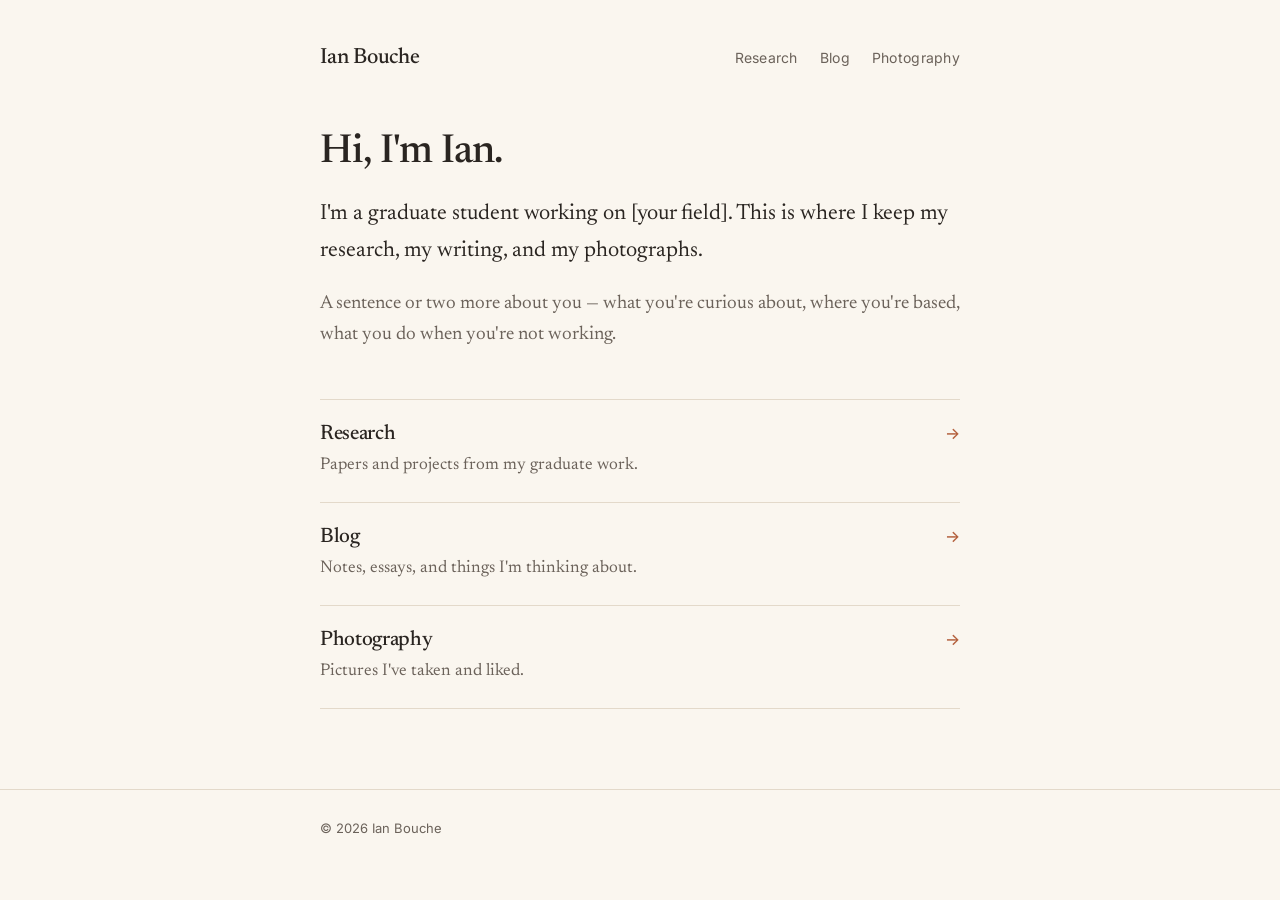
==== index.html @ 8a33b150 "Add files via upload" ====
<!doctype html>
<html lang="en">
<head>
  <meta charset="utf-8">
  <meta name="viewport" content="width=device-width, initial-scale=1">
  <title>Ian Bouche</title>
  <meta name="description" content="Ian Bouche — research, writing, and photography.">
  <link rel="preconnect" href="https://fonts.googleapis.com">
  <link rel="preconnect" href="https://fonts.gstatic.com" crossorigin>
  <link href="https://fonts.googleapis.com/css2?family=Inter:wght@400;500&family=Newsreader:ital,opsz,wght@0,6..72,400;0,6..72,500;1,6..72,400&display=swap" rel="stylesheet">
  <link rel="stylesheet" href="style.css">
</head>
<body>

<header class="site">
  <div class="wrap">
    <a class="name" href="index.html">Ian Bouche</a>
    <nav>
      <a href="research.html">Research</a>
      <a href="blog.html">Blog</a>
      <a href="photography.html">Photography</a>
    </nav>
  </div>
</header>

<main>
  <div class="wrap">
    <h1>Hi, I'm Ian.</h1>

    <!-- EDIT: replace these two paragraphs with your own introduction. -->
    <p class="lede">I'm a graduate student working on [your field]. This is where I keep my research, my writing, and my photographs.</p>
    <p class="muted">A sentence or two more about you — what you're curious about, where you're based, what you do when you're not working.</p>

    <div class="doors">
      <a class="door" href="research.html">
        <h3>Research <span>&rarr;</span></h3>
        <p>Papers and projects from my graduate work.</p>
      </a>
      <a class="door" href="blog.html">
        <h3>Blog <span>&rarr;</span></h3>
        <p>Notes, essays, and things I'm thinking about.</p>
      </a>
      <a class="door" href="photography.html">
        <h3>Photography <span>&rarr;</span></h3>
        <p>Pictures I've taken and liked.</p>
      </a>
    </div>
  </div>
</main>

<footer>
  <div class="wrap">&copy; 2026 Ian Bouche</div>
</footer>

</body>
</html>
---- style.css ----
/* ============================================================
   Ian Bouche — site styles
   Colors are defined once here; change them to restyle the site.
   ============================================================ */

:root {
  --paper: #faf6ef;       /* page background */
  --paper-deep: #f2ebdf;  /* cards, placeholders */
  --ink: #2a2521;         /* main text */
  --ink-soft: #6b625a;    /* secondary text */
  --line: #e3d9ca;        /* thin dividers */
  --accent: #b4603d;      /* links, small highlights */
  --serif: "Newsreader", Georgia, "Times New Roman", serif;
  --sans: "Inter", -apple-system, BlinkMacSystemFont, "Segoe UI", sans-serif;
  --width: 680px;
}

@media (prefers-color-scheme: dark) {
  :root {
    --paper: #1d1a17;
    --paper-deep: #26221e;
    --ink: #ece4d8;
    --ink-soft: #a89d90;
    --line: #36302a;
    --accent: #e08b65;
  }
}

* { box-sizing: border-box; }

html { -webkit-text-size-adjust: 100%; }

body {
  margin: 0;
  background: var(--paper);
  color: var(--ink);
  font-family: var(--serif);
  font-size: 19px;
  line-height: 1.65;
}

a { color: var(--accent); text-decoration-thickness: 1px; text-underline-offset: 3px; }
a:hover { text-decoration-thickness: 2px; }

.wrap { max-width: var(--width); margin: 0 auto; padding: 0 20px; }
.wrap.wide { max-width: 980px; }

/* ---------- Header & navigation ---------- */
header.site {
  padding: 40px 0 28px;
}
header.site .wrap {
  display: flex; flex-wrap: wrap; align-items: baseline;
  justify-content: space-between; gap: 12px 24px;
}
.name {
  font-size: 22px; font-weight: 500; color: var(--ink);
  text-decoration: none; letter-spacing: -0.01em;
}
nav { display: flex; gap: 22px; flex-wrap: wrap; }
nav a {
  font-family: var(--sans); font-size: 14px; letter-spacing: 0.02em;
  color: var(--ink-soft); text-decoration: none;
}
nav a:hover, nav a.here { color: var(--ink); }
nav a.here { border-bottom: 1px solid var(--accent); }

/* ---------- Main content ---------- */
main { padding: 24px 0 80px; }

h1, h2, h3 { font-weight: 500; line-height: 1.25; letter-spacing: -0.015em; }
h1 { font-size: 40px; margin: 0 0 18px; }
h2 { font-size: 26px; margin: 56px 0 14px; }
h3 { font-size: 21px; margin: 0 0 4px; }

.lede { font-size: 22px; color: var(--ink); margin: 0 0 12px; }
.muted { color: var(--ink-soft); }
.label {
  font-family: var(--sans); font-size: 12px; letter-spacing: 0.1em;
  text-transform: uppercase; color: var(--ink-soft);
}

/* Home page: three doors into the site */
.doors { display: grid; gap: 0; margin-top: 48px; border-top: 1px solid var(--line); }
.door {
  display: block; padding: 22px 0; border-bottom: 1px solid var(--line);
  text-decoration: none; color: var(--ink);
}
.door h3 { display: flex; justify-content: space-between; align-items: baseline; }
.door h3 span { color: var(--accent); font-family: var(--sans); font-size: 16px; transition: transform .2s; }
.door:hover h3 span { transform: translateX(4px); }
.door p { margin: 0; color: var(--ink-soft); font-size: 17px; }

/* Lists of papers, projects, and posts */
.entries { list-style: none; padding: 0; margin: 0; }
.entries li { padding: 18px 0; border-bottom: 1px solid var(--line); }
.entries li:first-child { border-top: 1px solid var(--line); }
.entries .meta { font-family: var(--sans); font-size: 13px; color: var(--ink-soft); margin: 2px 0 6px; }
.entries p { margin: 0; font-size: 17px; }
.entries h3 a { color: var(--ink); text-decoration: none; }
.entries h3 a:hover { color: var(--accent); }

/* A single blog post */
article .meta { font-family: var(--sans); font-size: 14px; color: var(--ink-soft); margin-bottom: 36px; }
article p { margin: 0 0 1.2em; }
article img { max-width: 100%; height: auto; border-radius: 4px; }
.back { font-family: var(--sans); font-size: 14px; text-decoration: none; }

/* Photography grid */
.photos {
  display: grid; gap: 14px;
  grid-template-columns: repeat(auto-fill, minmax(260px, 1fr));
  margin-top: 32px;
}
.photos figure { margin: 0; }
.photos img, .photos .placeholder {
  width: 100%; aspect-ratio: 4 / 3; object-fit: cover;
  display: block; border-radius: 4px; background: var(--paper-deep);
}
.photos .placeholder {
  display: flex; align-items: center; justify-content: center;
  font-family: var(--sans); font-size: 13px; color: var(--ink-soft);
}
.photos figcaption { font-family: var(--sans); font-size: 13px; color: var(--ink-soft); margin-top: 8px; }

/* ---------- Footer ---------- */
footer {
  border-top: 1px solid var(--line); padding: 28px 0 48px;
  font-family: var(--sans); font-size: 13px; color: var(--ink-soft);
}

@media (max-width: 560px) {
  body { font-size: 18px; }
  h1 { font-size: 32px; }
  .lede { font-size: 20px; }
  header.site { padding-top: 28px; }
}
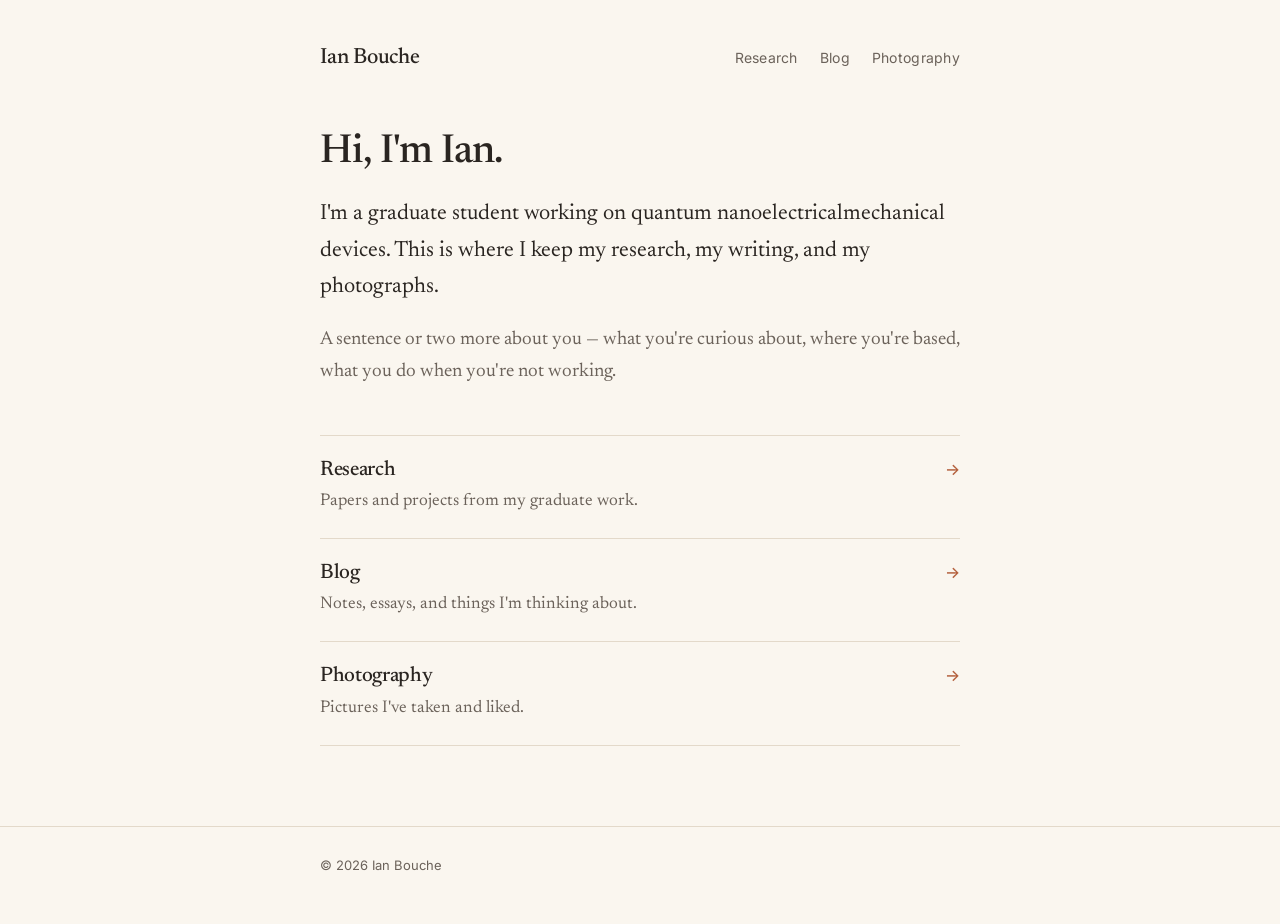
==== commit afce0ade: "Updated intro" ====
--- a/index.html
+++ b/index.html
@@ -28,7 +28,7 @@
     <h1>Hi, I'm Ian.</h1>
 
     <!-- EDIT: replace these two paragraphs with your own introduction. -->
-    <p class="lede">I'm a graduate student working on [your field]. This is where I keep my research, my writing, and my photographs.</p>
+    <p class="lede">I'm a graduate student working on quantum nanoelectricalmechanical devices. This is where I keep my research, my writing, and my photographs.</p>
     <p class="muted">A sentence or two more about you — what you're curious about, where you're based, what you do when you're not working.</p>
 
     <div class="doors">
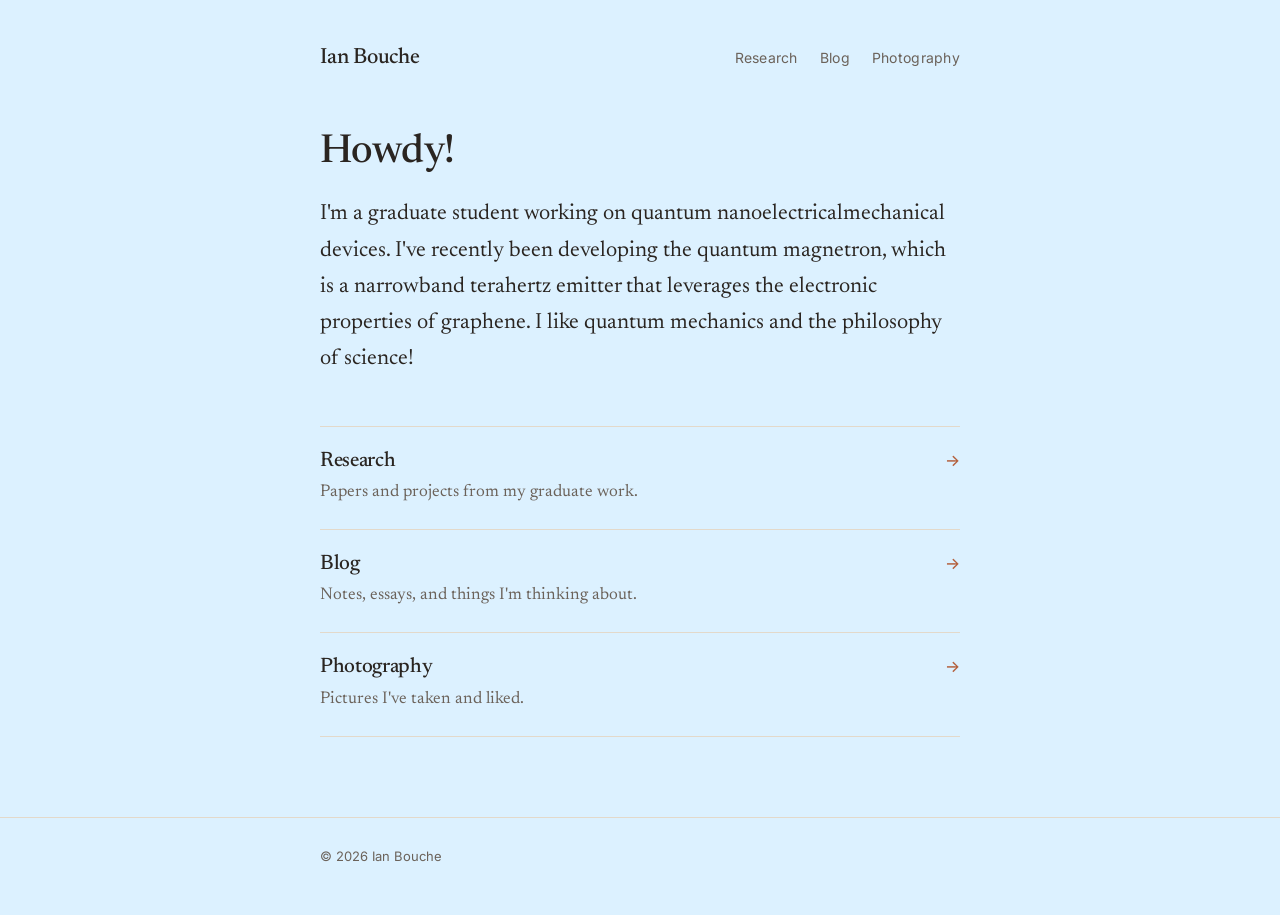
==== commit d5d4f325: "Added papers, modified intro paragraph" ====
--- a/index.html
+++ b/index.html
@@ -25,12 +25,11 @@
 
 <main>
   <div class="wrap">
-    <h1>Hi, I'm Ian.</h1>
+    <h1>Howdy!</h1>
 
-    <!-- EDIT: replace these two paragraphs with your own introduction. -->
-    <p class="lede">I'm a graduate student working on quantum nanoelectricalmechanical devices. This is where I keep my research, my writing, and my photographs.</p>
-    <p class="muted">A sentence or two more about you — what you're curious about, where you're based, what you do when you're not working.</p>
-
+    <!-- INTRODUCTION -->
+    <p class="lede">I'm a graduate student working on quantum nanoelectricalmechanical devices. I've recently been developing the quantum magnetron, which is a narrowband terahertz emitter that leverages the electronic properties of graphene. I like quantum mechanics and the philosophy of science!</p>
+    
     <div class="doors">
       <a class="door" href="research.html">
         <h3>Research <span>&rarr;</span></h3>
--- a/style.css
+++ b/style.css
@@ -4,7 +4,7 @@
    ============================================================ */
 
 :root {
-  --paper: #faf6ef;       /* page background */
+  --paper: #dcf1ff;       /* page background */
   --paper-deep: #f2ebdf;  /* cards, placeholders */
   --ink: #2a2521;         /* main text */
   --ink-soft: #6b625a;    /* secondary text */
